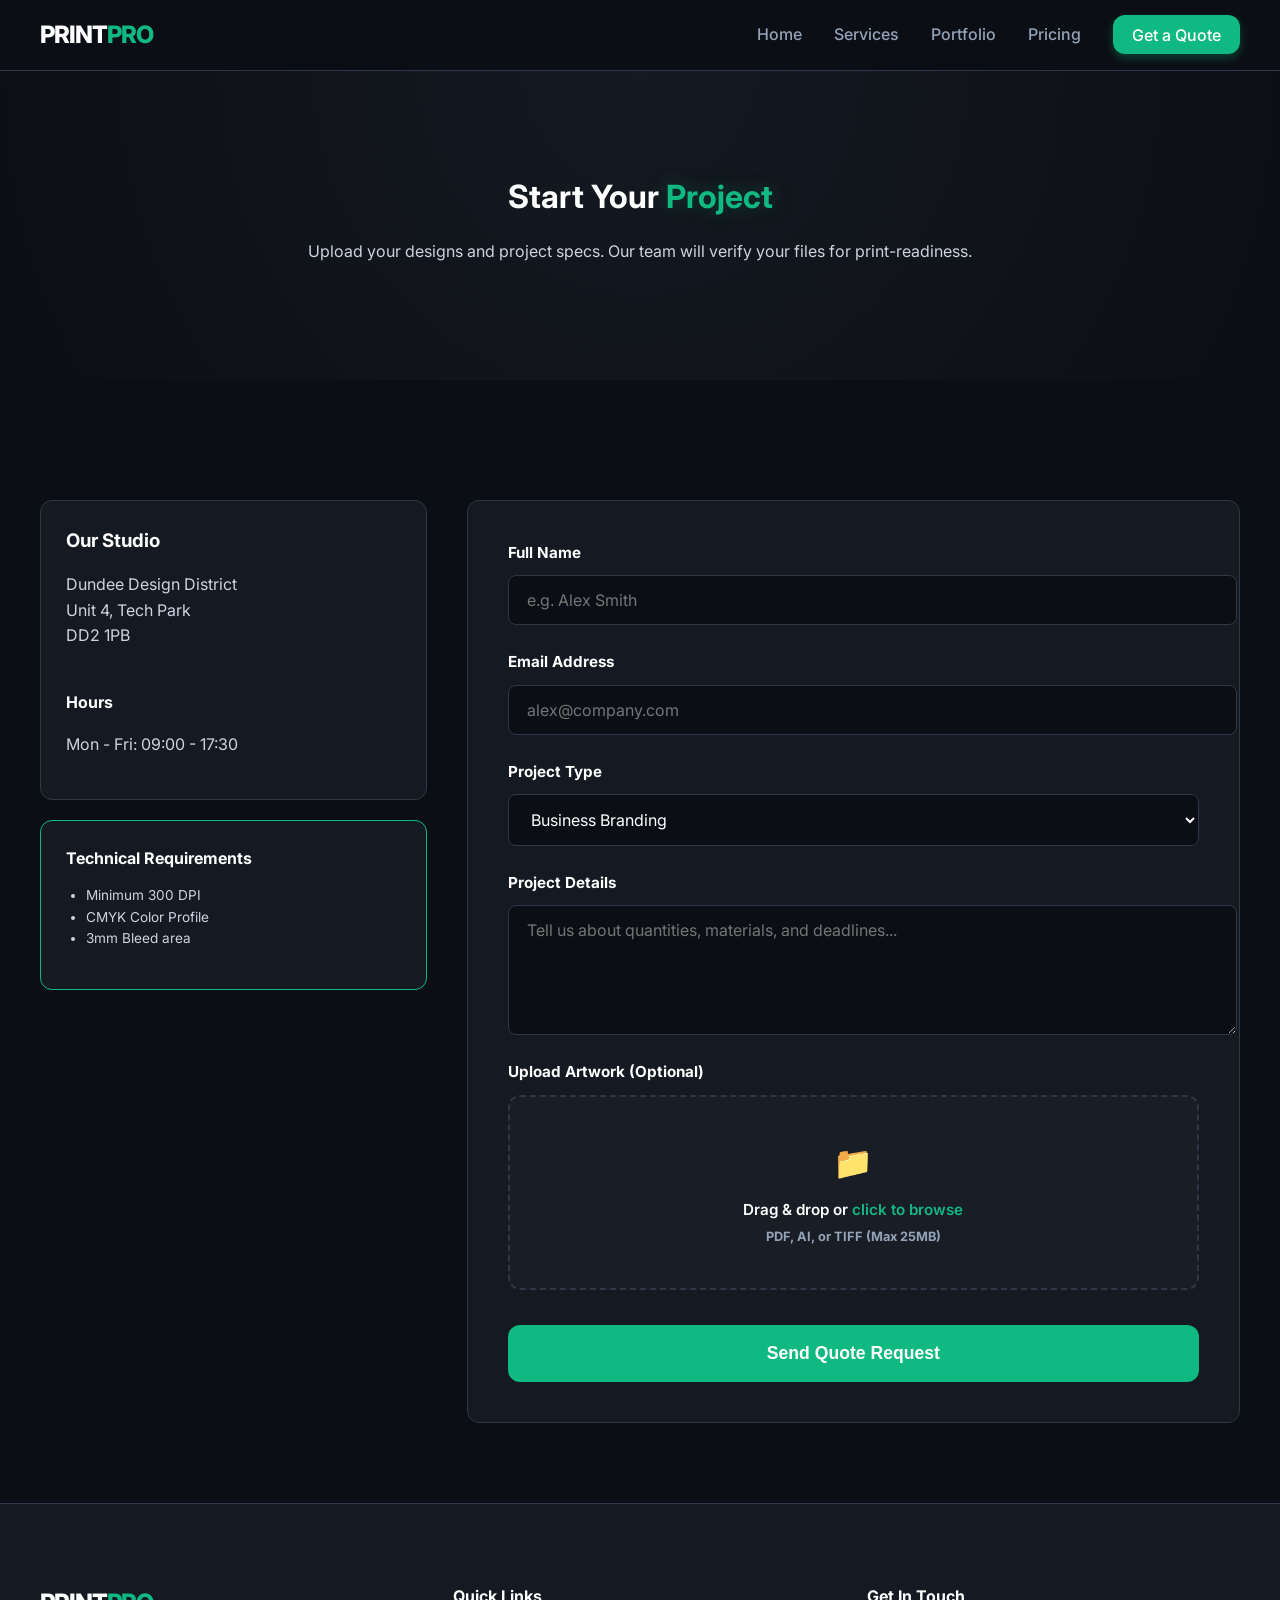
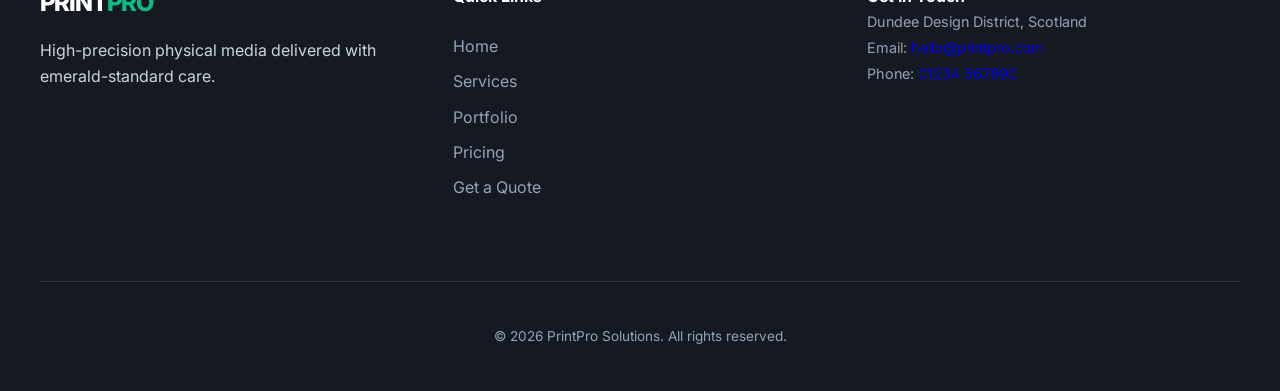
==== pages/contact.html @ 199c4503 "Add files via upload" ====
<!DOCTYPE html>
<html lang="en">
<head>
    <meta charset="UTF-8">
    <meta name="viewport" content="width=device-width, initial-scale=1.0">
    <title>Request a Quote | PrintPro Precision Printing</title>
    <meta name="description" content="Submit your project details and artwork for a professional print quote.">
    
    <link rel="stylesheet" href="../css/styles.css">
    <link href="https://fonts.googleapis.com/css2?family=Inter:wght@400;500;700;800&display=swap" rel="stylesheet">
    <link rel="icon" type="image/png" href="../images/favicon-96x96.png" sizes="96x96" />
    <link rel="icon" type="image/svg+xml" href="../images/favicon.svg" />
    <link rel="shortcut icon" href="../images/favicon.ico" />
    <link rel="apple-touch-icon" sizes="180x180" href="../images/apple-touch-icon.png" />
    <link rel="manifest" href="../site.webmanifest" />
</head>
<body>

    <a href="#main-content" class="skip-link">Skip to main content</a>

    <nav class="navbar" aria-label="Main Navigation">
        <div class="container nav-container">
            <a href="../index.html" class="logo">PRINT<span class="accent-text">PRO</span></a>
            
                <button class="hamburger" onclick="toggleMenu(this)" aria-label="Toggle Menu">
                    <span class="bar"></span><span class="bar"></span><span class="bar"></span>
                </button>

            <ul class="nav-links" id="navLinks">
                <li><a href="../index.html">Home</a></li>
                <li><a href="services.html">Services</a></li>
                <li><a href="portfolio.html">Portfolio</a></li>
                <li><a href="pricing.html">Pricing</a></li>
                <li><a href="contact.html" class="nav-cta">Get a Quote</a></li>
            </ul>
        </div>
    </nav>

    <main id="main-content">
        <header class="hero-tech">
            <div class="container">
                <h1>Start Your <span class="gradient-text">Project</span></h1>
                <p>Upload your designs and project specs. Our team will verify your files for print-readiness.</p>
            </div>
        </header>

        <section class="services-preview">
            <div class="container">
                <div class="contact-grid">
                    
                    <div class="contact-sidebar">
                        <div class="info-card">
                            <h3>Our Studio</h3>
                            <p>Dundee Design District<br>Unit 4, Tech Park<br>DD2 1PB</p>
                            <br>
                            <h4>Hours</h4>
                            <p>Mon - Fri: 09:00 - 17:30</p>
                        </div>
                        
                        <div class="info-card" style="margin-top: 20px; border-color: var(--accent-tech);">
                            <h4>Technical Requirements</h4>
                            <ul style="font-size: 0.85rem; padding-left: 20px; color: var(--text-secondary);">
                                <li>Minimum 300 DPI</li>
                                <li>CMYK Color Profile</li>
                                <li>3mm Bleed area</li>
                            </ul>
                        </div>
                    </div>

                    <div class="contact-form-card">
                        <form id="quote-form">
                            <div class="form-group">
                                <label for="user-name">Full Name</label>
                                <input type="text" id="user-name" class="form-input" placeholder="e.g. Alex Smith" required>
                            </div>

                            <div class="form-group">
                                <label for="user-email">Email Address</label>
                                <input type="email" id="user-email" class="form-input" placeholder="alex@company.com" required>
                            </div>

                            <div class="form-group">
                                <label for="service-type">Project Type</label>
                                <select id="service-type" class="form-input">
                                    <option value="branding">Business Branding</option>
                                    <option value="large-format">Large Format / Signage</option>
                                    <option value="apparel">Custom Apparel</option>
                                    <option value="bespoke">Bespoke Print Job</option>
                                </select>
                            </div>

                            <div class="form-group">
                                <label for="message">Project Details</label>
                                <textarea id="message" class="form-input" rows="5" placeholder="Tell us about quantities, materials, and deadlines..."></textarea>
                            </div>

                            <div class="form-group">
                                <label>Upload Artwork (Optional)</label>
                                <label for="file-upload" class="file-drop-area">
                                    <span class="file-icon">📁</span>
                                    <span class="file-msg">Drag & drop or <span class="accent-text">click to browse</span></span>
                                    <span class="file-info">PDF, AI, or TIFF (Max 25MB)</span>
                                    <input type="file" id="file-upload" hidden>
                                </label>
                            </div>

                            <button type="submit" class="btn-submit">Send Quote Request</button>
                        </form>
                    </div>

                </div>
            </div>
        </section>
    </main>

 <footer class="footer-main">
        <div class="container">
            <div class="footer-grid">
                <section>
                    <div class="logo">PRINT<span class="accent-text">PRO</span></div>
                    <p>High-precision physical media delivered with emerald-standard care.</p>
                </section>
                <nav aria-label="Footer Links">
                    <h4>Quick Links</h4>
                    <ul class="footer-links">
                        <li><a href="../index.html">Home</a></li>
                        <li><a href="../pages/services.html">Services</a></li>
                        <li><a href="../pages/portfolio.html">Portfolio</a></li>
                        <li><a href="../pages/pricing.html">Pricing</a></li>
                        <li><a href="../pages/contact.html">Get a Quote</a></li>
                    </ul>
                </nav>
                <section>
                    <h4>Get In Touch</h4>
                    <address style="font-style: normal; font-size: 0.9rem; color: var(--text-muted);">
                        Dundee Design District, Scotland<br>
                        Email: <a href="mailto:hello@printpro.com">hello@printpro.com</a><br>
                        Phone: <a href="tel:+441234567890">01234 567890</a>
                    </address>
                </section>
            </div>
            <div class="copyright">
                <p>&copy; 2026 PrintPro Solutions. All rights reserved.</p>
            </div>
        </div>
    </footer>

    <script src="../js/script.js"></script>
</body>
</html>
---- css/styles.css ----
/* --- 1. CORE VARIABLES --- */
:root {
  --bg-dark: #0B0E14;           
  --bg-surface: #151921;        
  --accent-tech: #10B981;       
  --accent-hover: #059669;      
  --accent-glow: rgba(16, 185, 129, 0.3);
  
  --text-primary: #FFFFFF;      
  --text-secondary: #CBD5E1;    
  --text-muted: #94A3B8;        
  
  --border: #2D3748;            
  --radius-lg: 12px;
  --transition: all 0.3s cubic-bezier(0.4, 0, 0.2, 1);
}

/* --- 2. BASE STYLES --- */
body {
  background-color: var(--bg-dark);
  color: var(--text-secondary);
  font-family: 'Inter', sans-serif;
  margin: 0;
  line-height: 1.6;
}

h1, h2, h3, h4 {
  color: var(--text-primary);
  margin: 0;
}

a {
  transition: var(--transition);
  text-decoration: none;
}

.container {
    max-width: 1200px;
    margin: 0 auto;
    padding: 0 20px;
}

/* WCAG Skip Link */
.skip-link {
    position: absolute;
    top: -100px;
    left: 0;
    background: var(--accent-tech);
    color: white;
    padding: 10px 20px;
    z-index: 2000;
    transition: top 0.3s;
}

.skip-link:focus {
    top: 0;
}

/* --- 3. NAVIGATION --- */
.navbar {
    background-color: var(--bg-dark);
    border-bottom: 1px solid var(--border);
    padding: 1rem 0;
    position: sticky;
    top: 0;
    z-index: 1000;
}

.nav-container {
    display: flex;
    justify-content: space-between;
    align-items: center;
}

.logo {
    font-size: 1.5rem;
    font-weight: 800;
    color: var(--text-primary);
    letter-spacing: -1px;
}

.accent-text { color: var(--accent-tech); }

.nav-links {
    display: flex;
    gap: 2rem;
    align-items: center;
    list-style: none;
    margin: 0;
    padding: 0;
}

.nav-links a { color: var(--text-muted); font-weight: 500; }
.nav-links a:hover, .nav-links a.active { color: var(--text-primary); }

.nav-cta {
    background-color: var(--accent-tech);
    color: white !important;
    padding: 0.6rem 1.2rem;
    border-radius: var(--radius-lg);
    box-shadow: 0 4px 10px var(--accent-glow);
}

.hamburger {
    display: none;
    background: none;
    border: none;
    cursor: pointer;
}

.hamburger .bar {
    display: block;
    width: 25px;
    height: 3px;
    background: white;
    margin: 5px 0;
}

/* --- 4. HERO & STATS --- */
.hero-tech {
    padding: 100px 0;
    text-align: center;
    background: radial-gradient(circle at top, var(--bg-surface) 0%, var(--bg-dark) 100%);
}

.status-badge {
    display: inline-flex;
    align-items: center;
    gap: 8px;
    background: var(--bg-surface);
    padding: 8px 16px;
    border-radius: 100px;
    font-size: 0.8rem;
    border: 1px solid var(--border);
    margin-bottom: 24px;
}

.dot {
    width: 8px;
    height: 8px;
    background: var(--accent-tech);
    border-radius: 50%;
    box-shadow: 0 0 8px var(--accent-tech);
}

.gradient-text {
    color: var(--accent-tech);
    text-shadow: 0 0 20px var(--accent-glow);
}

.stats-bar {
    border-top: 1px solid var(--border);
    border-bottom: 1px solid var(--border);
    padding: 40px 0;
}

.stats-container {
    display: flex;
    justify-content: space-around;
    flex-wrap: wrap;
    gap: 30px;
}

.stat-item { text-align: center; }
.stat-number { font-size: 2rem; font-weight: 800; color: var(--accent-tech); }
.stat-label { color: var(--text-muted); font-size: 0.9rem; margin-top: 5px; }

/* --- 5. SERVICE & INFO CARDS --- */
.services-preview, .cta-banner { padding: 80px 0; }

.section-header { text-align: center; margin-bottom: 60px; }

/* --- UPDATED CARD GRID --- */
.card-grid {
    display: grid;
    /* This ensures cards stay at a reasonable size and wrap properly */
    grid-template-columns: repeat(auto-fit, minmax(300px, 350px)); 
    gap: 30px;
    justify-content: center; /* Keeps them centered on the page */
    margin-top: 40px;
}

.info-card {
    background: var(--bg-surface);
    border: 1px solid var(--border);
    padding: 25px; /* Reduced from 40px to prevent 'bloated' look */
    border-radius: var(--radius-lg);
    display: flex;
    flex-direction: column;
    height: 100%; /* Ensures all cards in a row stay the same height */
}

.info-card:hover {
    border-color: var(--accent-tech);
    transform: translateY(-5px);
    box-shadow: 0 10px 30px rgba(16, 185, 129, 0.1);
}

/* --- 16. CARD IMAGE STYLING --- */

.card-image-wrapper {
    width: 100%;
    height: 200px; /* Adjust height as needed */
    overflow: hidden;
    border-radius: calc(var(--radius-lg) - 4px);
    margin-bottom: 20px;
    background: var(--bg-dark); /* Fallback while loading */
}

.card-image-wrapper img {
    width: 100%;
    height: 100%;
    object-fit: cover; /* Ensures image fills space without stretching */
    transition: var(--transition);
    filter: brightness(0.8) grayscale(20%); /* Matches your dark tech theme */
}

.info-card:hover .card-image-wrapper img {
    transform: scale(1.05); /* Slight zoom on hover */
    filter: brightness(1) grayscale(0%);
}

/* Testimonials */
blockquote p {
    font-style: italic;
    font-size: 1.25rem;
    color: var(--text-primary);
    margin-bottom: 15px;
}

cite {
    color: var(--accent-tech);
    font-weight: bold;
    font-style: normal;
}

/* --- 6. NEWSLETTER FORM --- */
.newsletter-form {
    display: flex;
    gap: 12px;
    margin-top: 25px;
    flex-wrap: wrap;
}

.newsletter-form input {
    background: var(--bg-dark);
    border: 1px solid var(--border);
    color: white;
    padding: 14px 20px;
    border-radius: var(--radius-lg);
    flex: 2;
    min-width: 250px;
    outline: none;
    transition: border-color 0.3s;
}

.newsletter-form input:focus {
    border-color: var(--accent-tech);
}

/* --- 7. FOOTER --- */
footer {
    background: var(--bg-surface);
    border-top: 1px solid var(--border);
    padding: 80px 0 30px;
}

.footer-grid {
    display: grid;
    grid-template-columns: repeat(auto-fit, minmax(200px, 1fr));
    gap: 40px;
    margin-bottom: 60px;
}

.footer-links { list-style: none; padding: 0; margin-top: 20px; line-height: 2.2; }
.footer-links a { color: var(--text-muted); }
.footer-links a:hover { color: var(--accent-tech); padding-left: 5px; }

.copyright {
    text-align: center;
    padding-top: 30px;
    border-top: 1px solid var(--border);
    color: var(--text-muted);
    font-size: 0.85rem;
}

/* --- 8. BUTTONS & LINKS --- */
.btn-main {
    background: var(--accent-tech);
    color: white;
    padding: 16px 32px;
    border-radius: var(--radius-lg);
    font-weight: 700;
    display: inline-block;
    border: none;
    cursor: pointer;
}

.btn-main:hover {
    background: var(--accent-hover);
    box-shadow: 0 8px 25px var(--accent-glow);
    transform: translateY(-2px);
}

.btn-outline {
    border: 1px solid var(--border);
    color: var(--text-primary);
    padding: 16px 32px;
    border-radius: var(--radius-lg);
    display: inline-block;
    background: transparent;
}

.btn-outline:hover {
    background: var(--bg-surface);
    border-color: var(--text-muted);
}

.text-link {
    display: inline-block;
    margin-top: 15px;
    color: var(--accent-tech);
    font-weight: 600;
}

.text-link:hover {
    color: var(--text-primary);
    text-decoration: underline;
}

/* --- 10. SERVICES PAGE SPECIFIC --- */

/* Parent Grid Container */
.info-card-grid {
    display: grid;
    grid-template-columns: repeat(auto-fill, minmax(350px, 1fr));
    gap: 130px 30px; 
    padding: 60px 0;
    width: 100%;
    max-width: 1400px;
    margin: 0 auto;
}

/* Category Filter Layout */
.svc-filter-bar {
    display: flex;
    justify-content: center;
    gap: 16px;
    margin-bottom: 80px;
    flex-wrap: wrap;
}

.svc-filter-btn {
    background: var(--bg-surface);
    border: 1px solid var(--border);
    color: var(--text-muted);
    padding: 14px 28px;
    border-radius: 100px;
    cursor: pointer;
    font-weight: 600;
    transition: var(--transition);
}

.svc-filter-btn:hover {
    border-color: var(--accent-tech);
    color: var(--text-primary);
}

.svc-filter-btn.is-active {
    background: var(--accent-tech);
    color: white;
    border-color: var(--accent-tech);
    box-shadow: 0 4px 15px var(--accent-glow);
}

/* Individual Product Card */
.svc-product-card {
    display: flex;
    flex-direction: column;
    height: 100%;
    /* Luxury internal padding */
    padding: 3rem; 
    background: var(--bg-surface);
    border: 1px solid var(--border);
    border-left: 5px solid var(--accent-tech);
    border-radius: 12px;
    margin: 0;
    
    transition: var(--transition);
    animation: svcItemFade 0.4s ease-out forwards;
}

.svc-product-card:hover {
    transform: translateY(-10px);
    border-color: var(--accent-tech);
    box-shadow: 0 20px 40px rgba(0, 0, 0, 0.3);
}

/* Internal Card Content Spacing */
.svc-product-card h3 {
    font-size: 1.6rem;
    margin-top: 1rem;
    margin-bottom: 1.5rem;
    color: var(--text-primary);
    line-height: 1.2;
}

.svc-product-card p {
    color: var(--text-muted);
    line-height: 1.8;
    margin-bottom: 3rem; /* Pushes price tag and link to the bottom */
    flex-grow: 1; 
}

/* Price Badge */
.svc-price-tag {
    font-size: 0.9rem;
    font-weight: 700;
    text-transform: uppercase;
    letter-spacing: 0.1em;
    color: var(--accent-tech);
    background: rgba(var(--accent-rgb), 0.1);
    padding: 10px 20px;
    border-radius: 6px;
    width: fit-content;
    margin-bottom: 2rem;
}

/* Order Now Link */
.svc-product-card .text-link {
    font-weight: 700;
    text-decoration: none;
    color: var(--accent-tech);
    transition: var(--transition);
}

.svc-product-card .text-link:hover {
    letter-spacing: 1px;
}

/* Filtering Utility */
.svc-hidden {
    display: none;
}

/* Entrance Animation */
@keyframes svcItemFade {
    from {
        opacity: 0;
        transform: translateY(20px);
    }
    to {
        opacity: 1;
        transform: translateY(0);
    }
}

/* --- 11. PORTFOLIO GRID STYLES --- */

.portfolio-grid {
    display: grid;
    grid-template-columns: repeat(auto-fill, minmax(350px, 1fr));
    gap: 20px;
}

.port-item {
    position: relative;
    border-radius: var(--radius-lg);
    overflow: hidden;
    height: 300px;
    background: var(--bg-surface);
    border: 1px solid var(--border);
}

/* Container logic */
.port-image {
    width: 100%;
    /* Set a fixed height or aspect-ratio so cards are uniform */
    aspect-ratio: 1 / 1; 
    display: flex;
    align-items: center;
    justify-content: center;
    overflow: hidden; /* Clips the image if it zooms on hover */
    background: linear-gradient(45deg, #111, #1a1a1a);
    border-radius: 8px 8px 0 0; /* Optional: matches card corners */
}

/* Image behavior logic */
.port-image img {
    width: 100%;
    height: 100%;
    /* This is the magic line - it fills the space without stretching */
    object-fit: cover; 
    /* Ensures the image stays centered */
    object-position: center;
    display: block;
}

/* Hover Effect: Show Overlay */
.port-overlay {
    position: absolute;
    bottom: 0;
    left: 0;
    right: 0;
    background: linear-gradient(transparent, rgba(11, 14, 20, 0.95));
    padding: 30px 20px;
    transform: translateY(100%);
    transition: var(--transition);
    opacity: 0;
}

.port-item:hover .port-overlay {
    transform: translateY(0);
    opacity: 1;
}

.port-overlay h4 {
    color: var(--accent-tech);
    margin-bottom: 5px;
}

.port-overlay p {
    font-size: 0.85rem;
    margin: 0;
    color: var(--text-secondary);
}

/* Ensure Portfolio Items follow the filter logic */
.port-item.svc-hidden {
    display: none !important;
}

/* --- 13. RATE TABLE STYLES --- */

.pricing-table-container {
    overflow-x: auto; /* Ensures table is readable on mobile */
    background: var(--bg-surface);
    border-radius: var(--radius-lg);
    border: 1px solid var(--border);
    margin-top: 20px;
}

.rate-table {
    width: 100%;
    border-collapse: collapse;
    text-align: left;
    color: var(--text-secondary);
}

.rate-table th {
    background: rgba(16, 185, 129, 0.1);
    color: var(--accent-tech);
    padding: 20px;
    font-size: 0.9rem;
    text-transform: uppercase;
    letter-spacing: 1px;
}

.rate-table td {
    padding: 20px;
    border-bottom: 1px solid var(--border);
}

.rate-table tr:hover {
    background: rgba(255, 255, 255, 0.02);
}

.rate-table strong {
    color: var(--text-primary);
}

.price-disclaimer {
    margin-top: 20px;
    font-size: 0.8rem;
    color: var(--text-muted);
    text-align: center;
}

/* --- 14. CONTACT PAGE - FULL STYLING --- */

/* Layout: Sidebar on left, Form on right */
.contact-grid {
    display: grid;
    grid-template-columns: 1fr 2fr;
    gap: 40px;
    align-items: start;
    margin-top: 40px;
}

/* Sidebar Info Cards */
.contact-sidebar .info-card {
    margin-bottom: 20px;
}

/* The Main Form Container */
.contact-form-card {
    background: var(--bg-surface);
    border: 1px solid var(--border);
    padding: 40px;
    border-radius: var(--radius-lg);
}

.form-group {
    margin-bottom: 25px;
    display: flex;
    flex-direction: column;
}

.form-group label {
    margin-bottom: 10px;
    font-weight: 700;
    color: var(--text-primary);
    font-size: 0.95rem;
}

/* Universal Input Styling (Fixes the "tiny" input problem) */
.form-input {
    width: 100%;
    padding: 14px 18px;
    background: var(--bg-dark);
    border: 1px solid var(--border);
    border-radius: 8px;
    color: white;
    font-size: 1rem;
    font-family: inherit;
    transition: var(--transition);
}

.form-input:focus {
    outline: none;
    border-color: var(--accent-tech);
    box-shadow: 0 0 15px var(--accent-glow);
}

/* Custom Drag & Drop Area */
.file-drop-area {
    display: flex;
    flex-direction: column;
    align-items: center;
    justify-content: center;
    padding: 40px;
    border: 2px dashed var(--border);
    border-radius: 12px;
    background: rgba(255, 255, 255, 0.02);
    cursor: pointer;
    transition: var(--transition);
    text-align: center;
}

.file-drop-area:hover {
    border-color: var(--accent-tech);
    background: rgba(16, 185, 129, 0.05);
    transform: translateY(-2px);
}

.file-icon { font-size: 2rem; margin-bottom: 10px; }
.file-msg { font-weight: 600; color: var(--text-primary); }
.file-info { font-size: 0.8rem; color: var(--text-muted); margin-top: 5px; }

/* Active state for when a file is selected */
.file-active {
    border-color: var(--accent-tech);
    background: rgba(16, 185, 129, 0.1);
}

/* The Big Submit Button */
.btn-submit {
    width: 100%;
    padding: 18px;
    background: var(--accent-tech);
    color: white;
    border: none;
    border-radius: 12px;
    font-size: 1.1rem;
    font-weight: 800;
    cursor: pointer;
    transition: var(--transition);
}

.btn-submit:hover {
    filter: brightness(1.1);
    box-shadow: 0 8px 25px var(--accent-glow);
    transform: translateY(-2px);
}

/* Footer Address reset */
address {
    font-style: normal;
    font-size: 0.9rem;
    color: var(--text-muted);
    line-height: 1.8;
}

/* --- 15. MOBILE RESPONSIVENESS --- */

@media (max-width: 1024px) {
    .info-card-grid, .portfolio-grid, .card-grid {
        grid-template-columns: repeat(auto-fit, minmax(300px, 1fr));
        gap: 30px;
    }
}

@media (max-width: 768px) {
    /* 1. Navigation & Logo Fix */
    .nav-container {
        padding: 0 20px;
        display: flex;
        justify-content: space-between;
        align-items: center;
    }

    .logo {
        font-size: 1.25rem; /* Scaled down to prevent clipping */
        white-space: nowrap;
    }

    .nav-links {
        display: none; 
        flex-direction: column;
        position: absolute;
        top: 100%;
        left: 0;
        width: 100%;
        background-color: var(--bg-surface);
        border-bottom: 1px solid var(--border);
        box-shadow: 0 10px 15px rgba(0, 0, 0, 0.5);
        padding: 2rem;
        gap: 1.5rem;
        text-align: center;
        list-style: none;
        z-index: 1000;
    }

    .nav-links.open {
        display: flex;
        animation: svcItemFade 0.3s ease forwards;
    }

    /* RESTORED: Hamburger Toggle Styles */
    .hamburger {
        display: block;
        background: none;
        border: none;
        cursor: pointer;
        padding: 10px;
    }

    .hamburger .bar {
        display: block;
        width: 25px;
        height: 3px;
        background: var(--text-primary);
        margin: 5px 0;
        transition: var(--transition);
    }

    /* 2. Hero & Button Scaling */
    .hero-tech {
        padding: 60px 20px;
    }

    .hero-tech h1 {
        font-size: 2rem;
        line-height: 1.2;
    }

    /* Fixed Button Widths */
    .btn-main, .btn-outline {
        display: block;
        width: 100%;
        margin: 10px 0;
        text-align: center;
        box-sizing: border-box;
    }

    /* 3. Grid & Card Fixes */
    .info-card-grid, .portfolio-grid, .card-grid {
        grid-template-columns: 1fr;
        gap: 24px;
        padding: 20px;
    }

    .svc-product-card {
        padding: 1.5rem;
    }

    .port-item {
        height: auto;
        aspect-ratio: 4 / 3;
    }

    /* 4. Filter Bar - Horizontal Scroll */
    .svc-filter-bar {
        justify-content: flex-start;
        overflow-x: auto;
        padding-bottom: 10px;
        white-space: nowrap;
        flex-wrap: nowrap;
        -webkit-overflow-scrolling: touch;
    }
}

@media (max-width: 480px) {
    .hero-tech h1 {
        font-size: 1.8rem;
    }
}
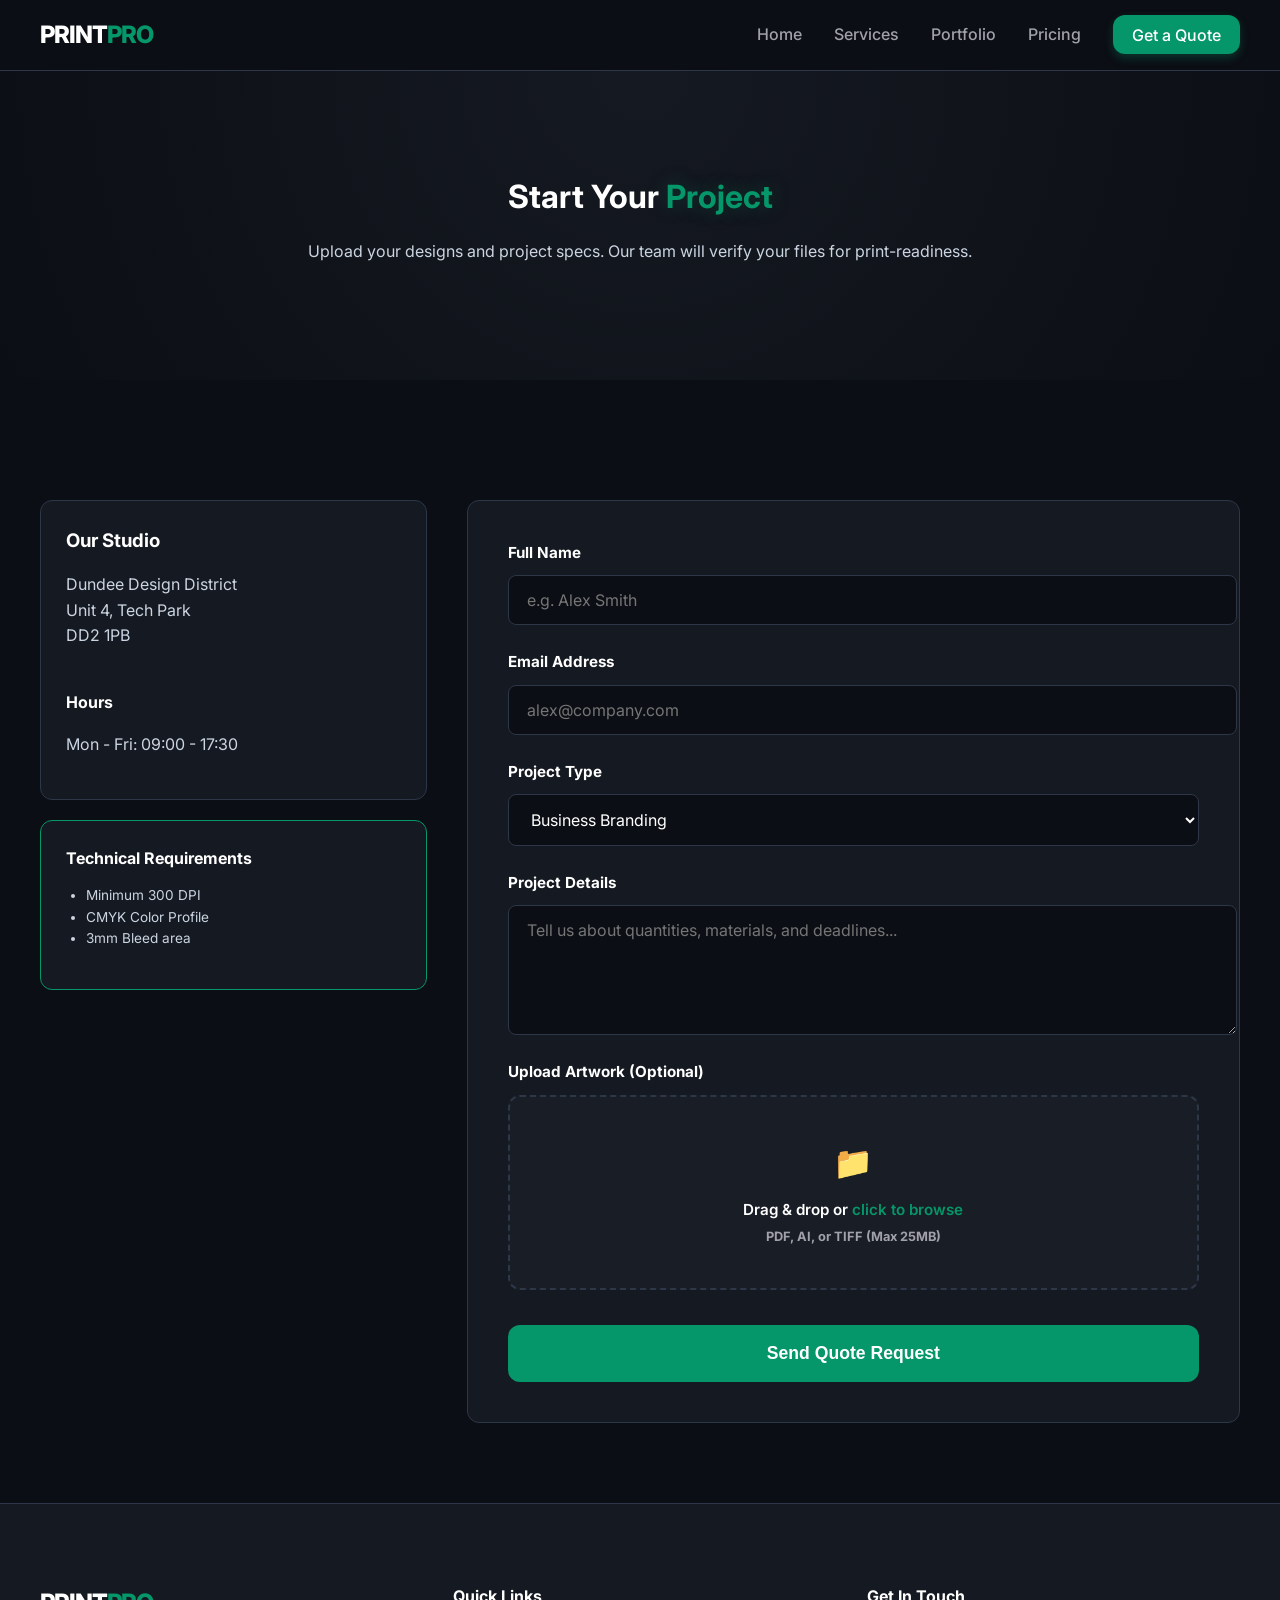
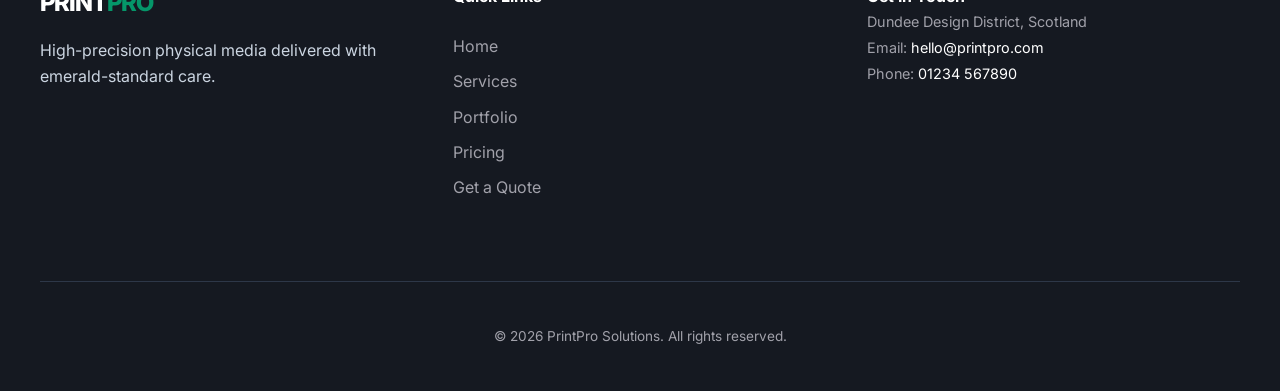
==== commit c294aa6e: "Add files via upload" ====
--- a/pages/contact.html
+++ b/pages/contact.html
@@ -124,18 +124,18 @@
                     <h4>Quick Links</h4>
                     <ul class="footer-links">
                         <li><a href="../index.html">Home</a></li>
-                        <li><a href="../pages/services.html">Services</a></li>
-                        <li><a href="../pages/portfolio.html">Portfolio</a></li>
-                        <li><a href="../pages/pricing.html">Pricing</a></li>
-                        <li><a href="../pages/contact.html">Get a Quote</a></li>
+                        <li><a href="services.html">Services</a></li>
+                        <li><a href="portfolio.html">Portfolio</a></li>
+                        <li><a href="pricing.html">Pricing</a></li>
+                        <li><a href="contact.html">Get a Quote</a></li>
                     </ul>
                 </nav>
                 <section>
                     <h4>Get In Touch</h4>
                     <address style="font-style: normal; font-size: 0.9rem; color: var(--text-muted);">
                         Dundee Design District, Scotland<br>
-                        Email: <a href="mailto:hello@printpro.com">hello@printpro.com</a><br>
-                        Phone: <a href="tel:+441234567890">01234 567890</a>
+                        Email: <a href="mailto:hello@printpro.com" class="footer-link" >hello@printpro.com</a><br>
+                        Phone: <a href="tel:+441234567890" class="footer-link">01234 567890</a>
                     </address>
                 </section>
             </div>
--- a/css/styles.css
+++ b/css/styles.css
@@ -1,14 +1,13 @@
-/* --- 1. CORE VARIABLES --- */
 :root {
   --bg-dark: #0B0E14;           
   --bg-surface: #151921;        
-  --accent-tech: #10B981;       
-  --accent-hover: #059669;      
-  --accent-glow: rgba(16, 185, 129, 0.3);
+  --accent-tech: #059669;       
+  --accent-hover: #047857;      
+  --accent-glow: rgba(5, 150, 105, 0.3);
   
   --text-primary: #FFFFFF;      
   --text-secondary: #CBD5E1;    
-  --text-muted: #94A3B8;        
+  --text-muted: #A1A1AA;        
   
   --border: #2D3748;            
   --radius-lg: 12px;
@@ -275,6 +274,10 @@
 .footer-links { list-style: none; padding: 0; margin-top: 20px; line-height: 2.2; }
 .footer-links a { color: var(--text-muted); }
 .footer-links a:hover { color: var(--accent-tech); padding-left: 5px; }
+
+.footer-link {
+    color: var(--text-primary);
+}
 
 .copyright {
     text-align: center;
@@ -691,7 +694,7 @@
     line-height: 1.8;
 }
 
-/* --- 15. MOBILE RESPONSIVENESS --- */
+/* --- 15. MOBILE RESPONSIVENESS (FINAL ACCESSIBILITY FIX) --- */
 
 @media (max-width: 1024px) {
     .info-card-grid, .portfolio-grid, .card-grid {
@@ -701,19 +704,20 @@
 }
 
 @media (max-width: 768px) {
-    /* 1. Navigation & Logo Fix */
+    /* Header & Logo Scaling Fix */
     .nav-container {
-        padding: 0 20px;
+        padding: 0 15px;
         display: flex;
         justify-content: space-between;
         align-items: center;
     }
 
     .logo {
-        font-size: 1.25rem; /* Scaled down to prevent clipping */
+        font-size: 1.2rem; /* Shrinks logo to prevent clipping on mobile */
         white-space: nowrap;
     }
 
+    /* Mobile Menu: Solid Background & Border Fix */
     .nav-links {
         display: none; 
         flex-direction: column;
@@ -721,10 +725,10 @@
         top: 100%;
         left: 0;
         width: 100%;
-        background-color: var(--bg-surface);
-        border-bottom: 1px solid var(--border);
-        box-shadow: 0 10px 15px rgba(0, 0, 0, 0.5);
-        padding: 2rem;
+        background-color: var(--bg-surface); /* Solid color to prevent hero overlap */
+        border-bottom: 2px solid var(--accent-tech);
+        box-shadow: 0 10px 30px rgba(0, 0, 0, 0.5);
+        padding: 2rem 1.5rem;
         gap: 1.5rem;
         text-align: center;
         list-style: none;
@@ -736,15 +740,16 @@
         animation: svcItemFade 0.3s ease forwards;
     }
 
-    /* RESTORED: Hamburger Toggle Styles */
+    /* Ensures the button is visible on mobile */
     .hamburger {
         display: block;
         background: none;
         border: none;
         cursor: pointer;
-        padding: 10px;
-    }
-
+        z-index: 1100; /* Keeps it above the mobile menu overlay */
+    }
+
+    /* Styles the actual lines (bars) of the hamburger */
     .hamburger .bar {
         display: block;
         width: 25px;
@@ -754,54 +759,37 @@
         transition: var(--transition);
     }
 
-    /* 2. Hero & Button Scaling */
+    /* Hero & Universal Button Scaling Fixes */
     .hero-tech {
         padding: 60px 20px;
     }
 
     .hero-tech h1 {
-        font-size: 2rem;
+        font-size: 1.8rem;
         line-height: 1.2;
     }
 
-    /* Fixed Button Widths */
-    .btn-main, .btn-outline {
+    /* Prevent buttons from bleeding off the edge of screen */
+    .btn-main, .btn-outline, .nav-cta, .btn-submit {
         display: block;
-        width: 100%;
+        width: 100%; 
         margin: 10px 0;
         text-align: center;
-        box-sizing: border-box;
-    }
-
-    /* 3. Grid & Card Fixes */
+        box-sizing: border-box; /* Includes padding in 100% width calculation */
+    }
+
+    /* Grid Layout Fixes for Cards */
     .info-card-grid, .portfolio-grid, .card-grid {
         grid-template-columns: 1fr;
-        gap: 24px;
-        padding: 20px;
-    }
-
-    .svc-product-card {
-        padding: 1.5rem;
-    }
-
-    .port-item {
-        height: auto;
-        aspect-ratio: 4 / 3;
-    }
-
-    /* 4. Filter Bar - Horizontal Scroll */
-    .svc-filter-bar {
-        justify-content: flex-start;
-        overflow-x: auto;
-        padding-bottom: 10px;
-        white-space: nowrap;
-        flex-wrap: nowrap;
-        -webkit-overflow-scrolling: touch;
-    }
-}
-
-@media (max-width: 480px) {
-    .hero-tech h1 {
-        font-size: 1.8rem;
-    }
-}+        gap: 20px;
+        padding: 10px;
+    }
+
+    /* Footer Accessibility Fix: Ensure links have enough space and contrast */
+    .footer-links a, address a {
+        color: var(--text-secondary);
+        display: inline-block;
+        padding: 5px 0;
+        text-decoration: underline; /* Required for non-color dependent links */
+    }
+}
